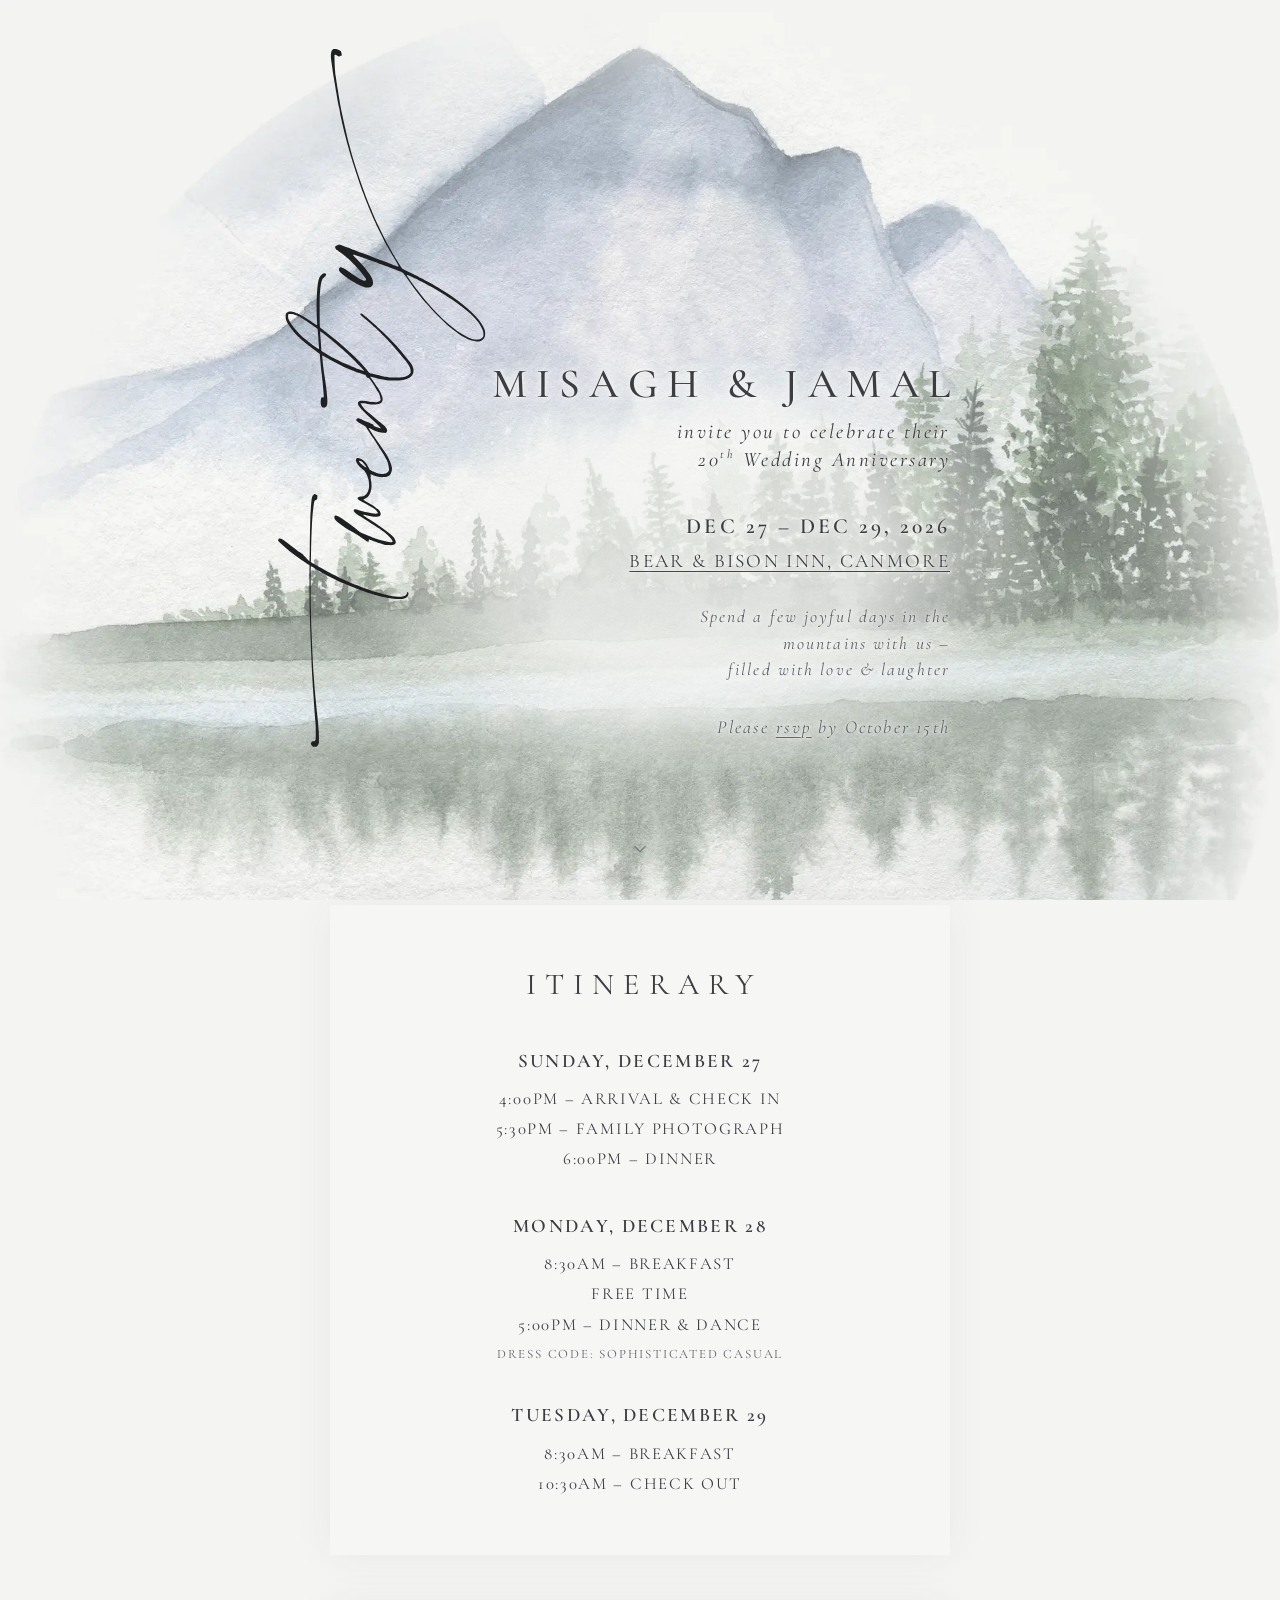
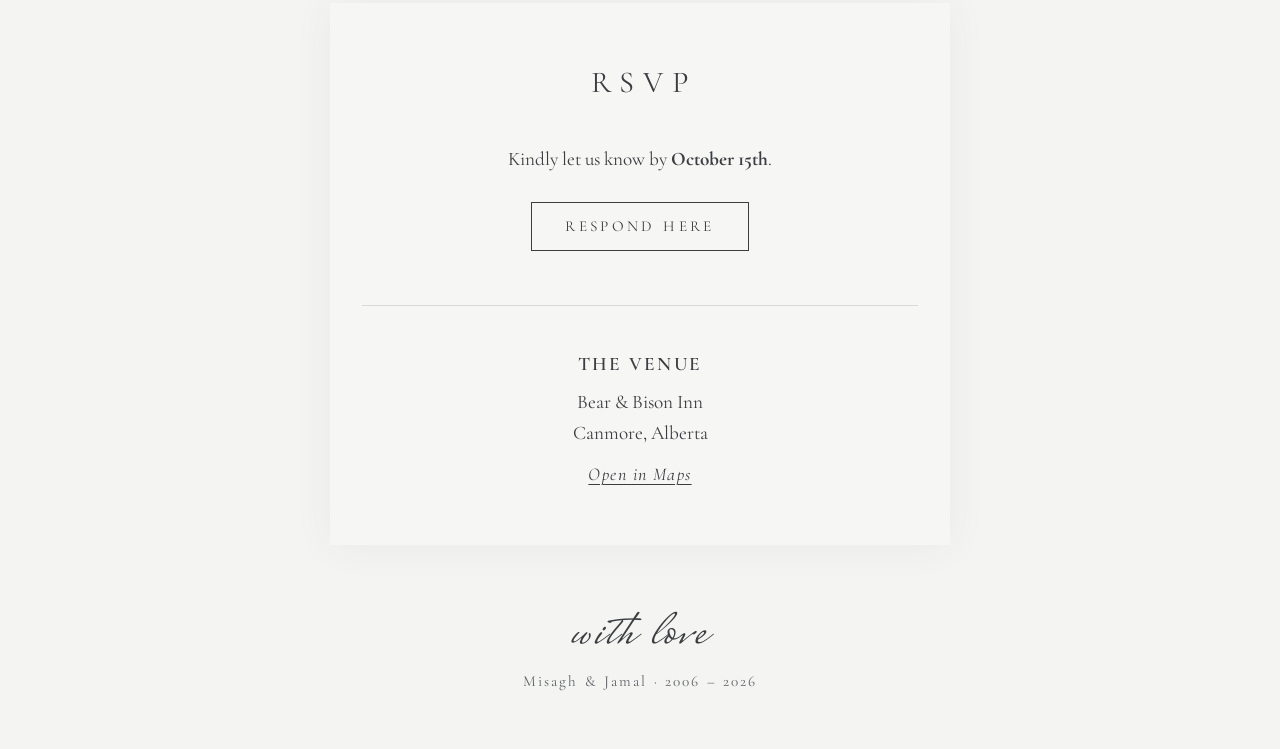
==== family/index.html @ e3a78549 "Split into a public Dec 28 evening invite and a /family page The main page is now an invite to just " ====
<!doctype html>
<html lang="en">
<head>
  <meta charset="utf-8">
  <meta name="viewport" content="width=device-width, initial-scale=1">
  <title>Misagh &amp; Jamal · Twenty Years</title>
  <meta name="description" content="Misagh &amp; Jamal invite you to celebrate their 20th Wedding Anniversary, December 27–29, 2026 at the Bear &amp; Bison Inn, Canmore.">
  <meta property="og:title" content="Misagh &amp; Jamal · Twenty Years">
  <meta property="og:description" content="Join us for a few joyful days in the mountains. Dec 27–29, 2026 · Bear &amp; Bison Inn, Canmore.">
  <meta property="og:url" content="https://jamalandmisagh.com/family/">
  <meta property="og:type" content="website">
  <meta property="og:site_name" content="Misagh &amp; Jamal">
  <meta property="og:image" content="https://jamalandmisagh.com/images/og-preview.jpg">
  <meta property="og:image:type" content="image/jpeg">
  <meta property="og:image:width" content="1200">
  <meta property="og:image:height" content="630">
  <meta property="og:image:alt" content="Misagh &amp; Jamal · 20th Wedding Anniversary · December 27–29, 2026 · Canmore, over a watercolor mountain landscape">
  <meta name="twitter:card" content="summary_large_image">
  <meta name="robots" content="noindex">
  <meta name="theme-color" content="#eef0f3">
  <link rel="icon" href="../favicon.svg" type="image/svg+xml">
  <link rel="preconnect" href="https://fonts.googleapis.com">
  <link rel="preconnect" href="https://fonts.gstatic.com" crossorigin>
  <link href="https://fonts.googleapis.com/css2?family=Cormorant+Garamond:ital,wght@0,400;0,500;0,600;1,400&family=Mrs+Saint+Delafield&display=swap" rel="stylesheet">
  <link rel="stylesheet" href="../style.css">
</head>
<body>

  <!-- Watercolor landscape from the invitation, fixed behind everything -->
  <div class="scene" aria-hidden="true"></div>

  <main>
    <!-- Invitation -->
    <section class="card invite" aria-labelledby="names">
      <div class="content">
        <!-- Hand-lettered "twenty", traced from the printed invitation -->
        <img class="twenty-art" src="../images/twenty.svg" alt="" width="378" height="1267">
        <h1 id="names" class="names">Misagh &amp; Jamal</h1>
        <p class="script-line">invite you to celebrate their<br>20<sup>th</sup> Wedding Anniversary</p>

        <p class="dates"><time datetime="2026-12-27">Dec 27</time> – <time datetime="2026-12-29">Dec 29, 2026</time></p>
        <p class="venue"><a href="https://maps.app.goo.gl/fs8TRH7Jm8coK18u9" target="_blank" rel="noopener">Bear &amp; Bison Inn, Canmore</a></p>

        <p class="blurb">Spend a few joyful days in the<br>mountains with us –<br>filled with love &amp; laughter</p>

        <p class="rsvp-note">Please <a href="#rsvp">rsvp</a> by October 15th</p>
      </div>
      <a class="scroll-cue" href="#itinerary" aria-label="See the itinerary">
        <svg viewBox="0 0 24 24" width="22" height="22" aria-hidden="true"><path d="M6 9l6 6 6-6" fill="none" stroke="currentColor" stroke-width="1.5"/></svg>
      </a>
    </section>

    <!-- Itinerary -->
    <section id="itinerary" class="card itinerary" aria-labelledby="itinerary-title">
      <h2 id="itinerary-title">Itinerary</h2>

      <div class="day">
        <h3>Sunday, December 27</h3>
        <ul>
          <li><span class="time">4:00pm</span> Arrival &amp; Check In</li>
          <li><span class="time">5:30pm</span> Family Photograph</li>
          <li><span class="time">6:00pm</span> Dinner</li>
        </ul>
      </div>

      <div class="day">
        <h3>Monday, December 28</h3>
        <ul>
          <li><span class="time">8:30am</span> Breakfast</li>
          <li>Free Time</li>
          <li><span class="time">5:00pm</span> Dinner &amp; Dance</li>
        </ul>
        <p class="dress">Dress code: Sophisticated Casual</p>
      </div>

      <div class="day">
        <h3>Tuesday, December 29</h3>
        <ul>
          <li><span class="time">8:30am</span> Breakfast</li>
          <li><span class="time">10:30am</span> Check Out</li>
        </ul>
      </div>
    </section>

    <!-- RSVP -->
    <section id="rsvp" class="card rsvp" aria-labelledby="rsvp-title">
      <h2 id="rsvp-title">RSVP</h2>
      <p>Kindly let us know by <strong>October 15th</strong>.</p>
      <a class="button" href="https://docs.google.com/forms/d/1eIwZ_5s504SLqRDgcukX5-Bvd0kJkQKY3XVQ4owKWN0/viewform" target="_blank" rel="noopener">Respond here</a>

      <div class="venue-block">
        <h3>The Venue</h3>
        <p>Bear &amp; Bison Inn<br>Canmore, Alberta</p>
        <a class="text-link" href="https://maps.app.goo.gl/fs8TRH7Jm8coK18u9" target="_blank" rel="noopener">Open in Maps</a>
      </div>
    </section>
  </main>

  <footer>
    <p class="twenty small" aria-hidden="true">with love</p>
    <p>Misagh &amp; Jamal · 2006 – 2026</p>
  </footer>

</body>
</html>
---- style.css ----
:root {
  --ink: #3b3d40;
  --ink-soft: #5d6166;
  --paper: #f4f4f2;
  --sage: #7f9384;
  --slate: #8e96ab;
  --card: rgba(247, 247, 245, 0.72);
  --serif: "Cormorant Garamond", Georgia, "Times New Roman", serif;
  --script: "Mrs Saint Delafield", "Snell Roundhand", cursive;
}

* { box-sizing: border-box; }

html { scroll-behavior: smooth; }

body {
  margin: 0;
  background: var(--paper);
  color: var(--ink);
  font-family: var(--serif);
  font-size: 1.125rem;
  line-height: 1.6;
  -webkit-font-smoothing: antialiased;
  /* The mist behind the invite spills past the right edge on phones; without
     this the page gets wider than the screen and can be zoomed out off-center */
  overflow-x: hidden;
  overflow-x: clip;
}

.scene {
  position: fixed;
  inset: 0;
  width: 100%;
  height: 100%;
  z-index: -1;
  background: var(--paper) url("images/bg.jpg") center top / cover no-repeat;
  background-image: image-set(url("images/bg.webp") type("image/webp"), url("images/bg.jpg") type("image/jpeg"));
}

main {
  width: min(100% - 32px, 620px);
  margin: 0 auto;
}

a { color: inherit; }

.card {
  position: relative;
  text-align: center;
}

/* ---------- Invitation ---------- */

.invite {
  min-height: 100vh;
  min-height: 100svh;
  display: flex;
  align-items: flex-end;
  justify-content: flex-end;
  padding: 40vh 0 18vh;
}

.invite {
  /* Height of the "twenty" lettering; its width follows the SVG's aspect ratio */
  --tw-h: clamp(420px, 78vh, 700px);
  --tw-w: calc(var(--tw-h) * 378 / 1267);
  --tw-gutter: calc(var(--tw-w) * 0.66 + 12px);
}

.invite .content {
  position: relative;
  text-align: right;
  padding-left: var(--tw-gutter);
  text-shadow: 0 0 2px var(--paper), 0 0 6px var(--paper), 0 0 14px var(--paper);
}

/* Darker than the other italics: this line sits right over the darkest trees */
.invite .script-line { color: var(--ink); }

/* Soft mist behind the text so it stays legible over the trees */
.invite .content::before {
  content: "";
  position: absolute;
  inset: -12% 0;
  /* Extend past the text on the right, but never past the edge of the screen */
  right: calc(-1 * min(18%, max(16px, 50vw - 326px)));
  z-index: -1;
  background: radial-gradient(closest-side, rgba(244, 244, 242, 0.76) 50%, rgba(244, 244, 242, 0));
  pointer-events: none;
}

.twenty {
  font-family: var(--script);
  font-weight: 400;
  color: #1f2022;
  margin: 0;
  line-height: 1;
}

/* Sits just left of the text so the "y" loop clears the names */
.invite .twenty-art {
  position: absolute;
  left: calc(var(--tw-gutter) - var(--tw-w) - 6px);
  bottom: -0.3em;
  height: var(--tw-h);
  width: auto;
  pointer-events: none;
}

.names {
  font-weight: 500;
  font-size: clamp(1.9rem, 5vw, 2.6rem);
  letter-spacing: 0.22em;
  text-transform: uppercase;
  margin: 0 -0.22em 0.2em 0; /* offset trailing letter-spacing */
  line-height: 1.2;
}

.script-line,
.blurb,
.rsvp-note {
  font-style: italic;
  letter-spacing: 0.12em;
  color: var(--ink-soft);
  margin: 0;
}

.script-line { font-size: 1.3rem; line-height: 1.35; }
.script-line sup { font-size: 0.6em; }

.dates {
  margin: 1.6em 0 0.1em;
  font-weight: 600;
  font-size: 1.35rem;
  letter-spacing: 0.14em;
  text-transform: uppercase;
}

.venue {
  margin: 0;
  font-size: 1.2rem;
  letter-spacing: 0.12em;
  text-transform: uppercase;
}

.venue a,
.rsvp-note a,
.text-link {
  text-decoration-thickness: 1px;
  text-underline-offset: 0.2em;
  transition: color 0.2s;
}

.venue a:hover,
.rsvp-note a:hover,
.text-link:hover { color: var(--sage); }

.blurb { margin-top: 1.6em; font-size: 1.1rem; line-height: 1.5; }

.rsvp-note { margin-top: 1.6em; font-size: 1.15rem; }

.scroll-cue {
  position: absolute;
  bottom: 4vh;
  left: 50%;
  translate: -50% 0;
  color: var(--ink-soft);
  opacity: 0.7;
  animation: bob 2.4s ease-in-out infinite;
}

@keyframes bob {
  50% { transform: translateY(6px); }
}

/* ---------- Itinerary & RSVP ---------- */

.itinerary,
.rsvp {
  background: var(--card);
  backdrop-filter: blur(6px);
  -webkit-backdrop-filter: blur(6px);
  border-radius: 2px;
  padding: 56px 32px;
  margin-bottom: 48px;
  box-shadow: 0 1px 40px rgba(60, 70, 80, 0.06);
}

h2 {
  font-weight: 400;
  font-size: 1.9rem;
  letter-spacing: 0.3em;
  text-transform: uppercase;
  margin: 0 -0.3em 1.2em 0;
}

h3 {
  font-weight: 600;
  font-size: 1.2rem;
  letter-spacing: 0.12em;
  text-transform: uppercase;
  margin: 0 0 0.4em;
}

.day + .day { margin-top: 2em; }

.day ul {
  list-style: none;
  margin: 0;
  padding: 0;
  text-transform: uppercase;
  letter-spacing: 0.1em;
  font-size: 1.05rem;
}

.day li { line-height: 1.8; }

.time::after { content: " – "; }

.dress {
  margin: 0.3em 0 0;
  font-size: 0.8rem;
  letter-spacing: 0.14em;
  text-transform: uppercase;
  color: var(--ink-soft);
}

.rsvp p { margin: 0 0 1.4em; font-size: 1.2rem; }

.button {
  display: inline-block;
  padding: 0.75em 2.2em;
  border: 1px solid var(--ink);
  text-decoration: none;
  text-transform: uppercase;
  letter-spacing: 0.22em;
  font-size: 0.95rem;
  transition: background 0.25s, color 0.25s;
}

.button:hover,
.button:focus-visible {
  background: var(--ink);
  color: var(--paper);
}

.venue-block {
  margin-top: 3em;
  padding-top: 2.4em;
  border-top: 1px solid rgba(59, 61, 64, 0.15);
}

.venue-block p { margin-bottom: 0.6em; }
.venue-block .dress { font-size: 0.8rem; margin-bottom: 1.2em; }

.text-link {
  font-style: italic;
  letter-spacing: 0.08em;
}

/* ---------- Footer ---------- */

footer {
  text-align: center;
  padding: 16px 16px 56px;
  font-size: 0.95rem;
  letter-spacing: 0.14em;
  color: var(--ink-soft);
}

footer p { margin: 0; }
footer .twenty.small { font-size: 3.4rem; color: var(--ink); margin-bottom: 0.1em; }

/* ---------- Small screens ---------- */

@media (max-width: 560px) {
  .invite { padding-top: 34vh; }
  /* Tall enough that the "y" loop rises above the names, so the lettering can tuck in beside the text */
  .invite { --tw-h: clamp(540px, 70vh, 620px); --tw-gutter: 100px; }
  /* On phones the right-aligned line ends sit over the dark trees at the screen edge,
     so center the mist further right; the screen edge hides where it's cut off */
  .invite .content::before {
    background: radial-gradient(ellipse 72% 56% at 68% 50%, rgba(244, 244, 242, 0.8) 55%, rgba(244, 244, 242, 0));
  }
  .invite .twenty-art { left: calc(var(--tw-gutter) - var(--tw-w) * 0.64 - 4px); }
  .names { font-size: 1.5rem; letter-spacing: 0.12em; margin-right: -0.12em; white-space: nowrap; }
  .script-line { font-size: 1.1rem; letter-spacing: 0.08em; }
  .dates { font-size: 1.1rem; letter-spacing: 0.1em; }
  .venue { font-size: 0.95rem; letter-spacing: 0.06em; }
  .blurb, .rsvp-note { font-size: 1rem; letter-spacing: 0.08em; }
  .itinerary, .rsvp { padding: 44px 20px; }
  h2 { font-size: 1.6rem; letter-spacing: 0.22em; margin-right: -0.22em; }
  .day ul { font-size: 0.95rem; }
}

@media (max-width: 380px) {
  .invite { --tw-gutter: 84px; }
}

@media (prefers-reduced-motion: reduce) {
  html { scroll-behavior: auto; }
  .scroll-cue { animation: none; }
}
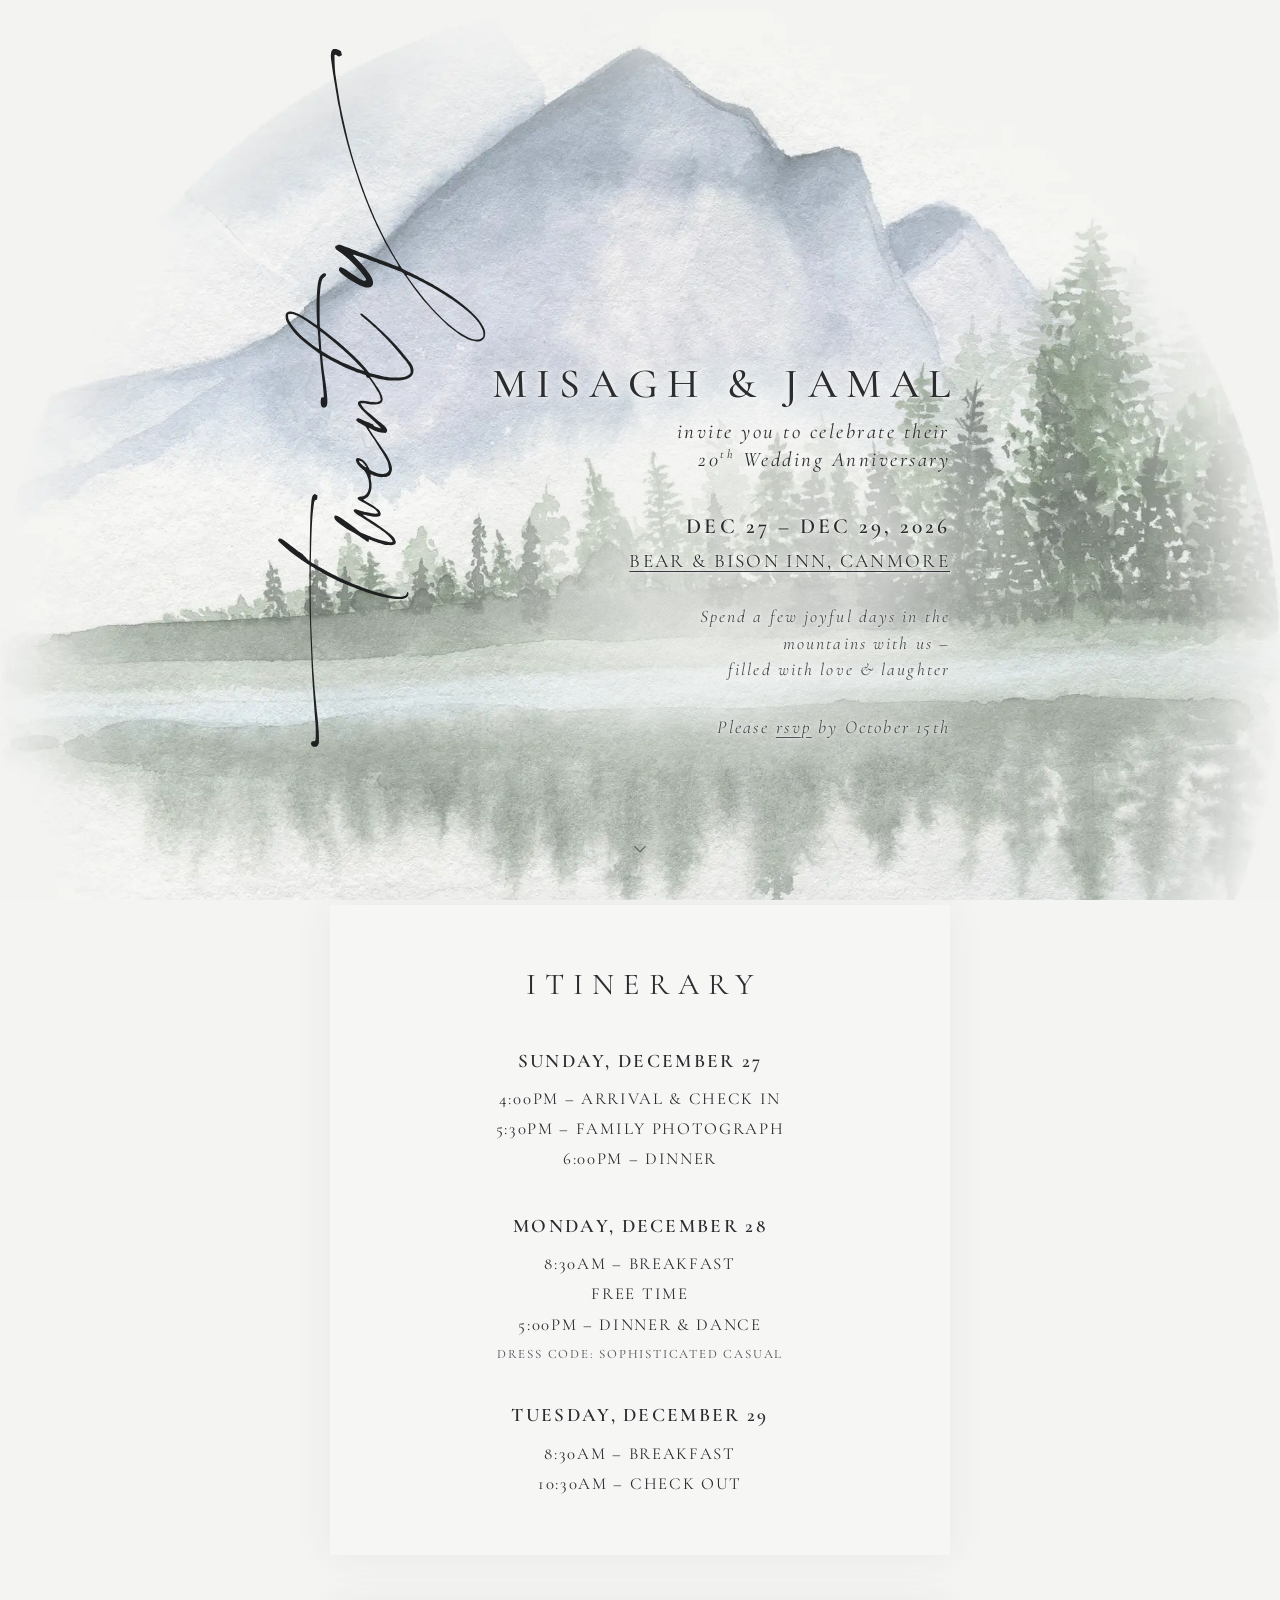
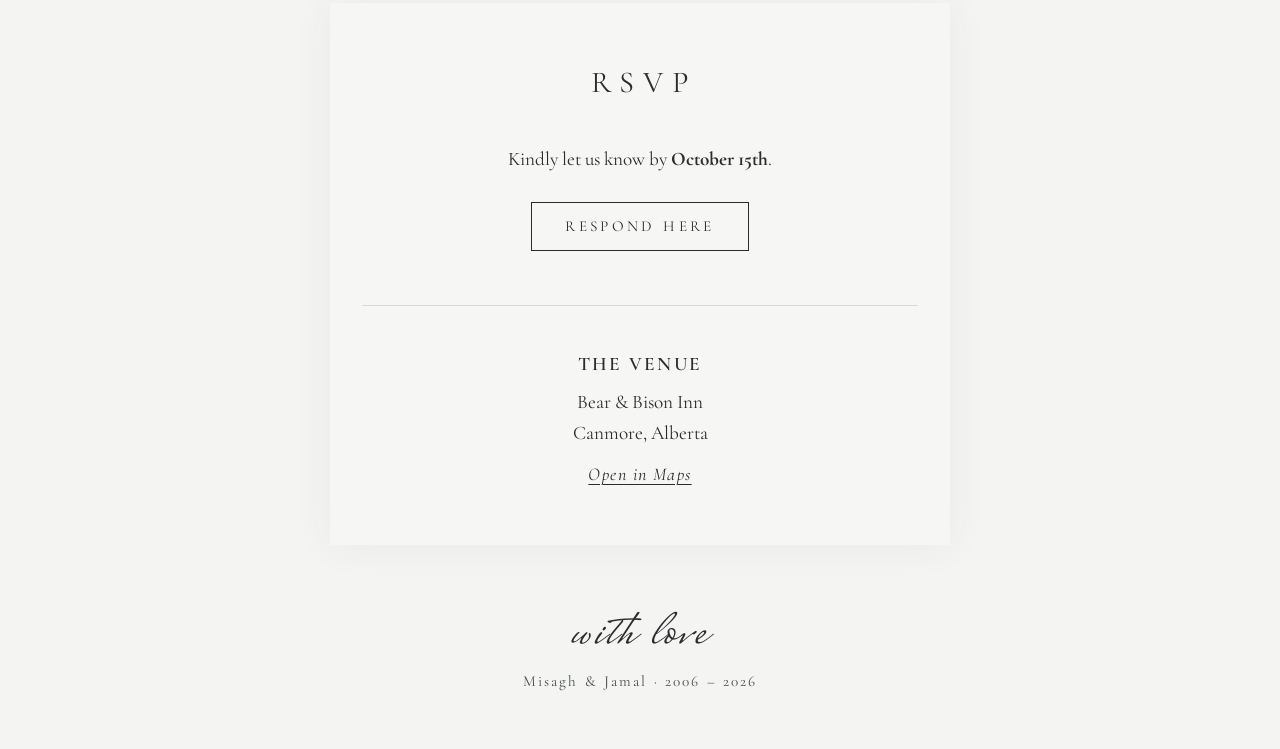
==== commit 4e1549b2: "Version the stylesheet link so phones pick up CSS changes right away GitHub Pages lets browsers cach" ====
--- a/family/index.html
+++ b/family/index.html
@@ -22,7 +22,7 @@
   <link rel="preconnect" href="https://fonts.googleapis.com">
   <link rel="preconnect" href="https://fonts.gstatic.com" crossorigin>
   <link href="https://fonts.googleapis.com/css2?family=Cormorant+Garamond:ital,wght@0,400;0,500;0,600;1,400&family=Mrs+Saint+Delafield&display=swap" rel="stylesheet">
-  <link rel="stylesheet" href="../style.css">
+  <link rel="stylesheet" href="../style.css?v=3">
 </head>
 <body>
 
--- a/style.css
+++ b/style.css
@@ -1,6 +1,6 @@
 :root {
-  --ink: #3b3d40;
-  --ink-soft: #5d6166;
+  --ink: #2a2c2f;
+  --ink-soft: #464a4f;
   --paper: #f4f4f2;
   --sage: #7f9384;
   --slate: #8e96ab;
@@ -82,10 +82,12 @@
   content: "";
   position: absolute;
   inset: -12% 0;
+  /* Start near the text, not at the far left where the "twenty" lettering sits */
+  left: calc(var(--tw-gutter) - 40px);
   /* Extend past the text on the right, but never past the edge of the screen */
   right: calc(-1 * min(18%, max(16px, 50vw - 326px)));
   z-index: -1;
-  background: radial-gradient(closest-side, rgba(244, 244, 242, 0.76) 50%, rgba(244, 244, 242, 0));
+  background: radial-gradient(closest-side, rgba(244, 244, 242, 0.62) 45%, rgba(244, 244, 242, 0));
   pointer-events: none;
 }
 
@@ -280,21 +282,25 @@
   /* On phones the right-aligned line ends sit over the dark trees at the screen edge,
      so center the mist further right; the screen edge hides where it's cut off */
   .invite .content::before {
-    background: radial-gradient(ellipse 72% 56% at 68% 50%, rgba(244, 244, 242, 0.8) 55%, rgba(244, 244, 242, 0));
+    background: radial-gradient(ellipse 72% 56% at 68% 50%, rgba(244, 244, 242, 0.62) 45%, rgba(244, 244, 242, 0));
   }
-  .invite .twenty-art { left: calc(var(--tw-gutter) - var(--tw-w) * 0.64 - 4px); }
-  .names { font-size: 1.5rem; letter-spacing: 0.12em; margin-right: -0.12em; white-space: nowrap; }
-  .script-line { font-size: 1.1rem; letter-spacing: 0.08em; }
-  .dates { font-size: 1.1rem; letter-spacing: 0.1em; }
-  .venue { font-size: 0.95rem; letter-spacing: 0.06em; }
-  .blurb, .rsvp-note { font-size: 1rem; letter-spacing: 0.08em; }
+  /* Pull the text in from the right edge so it has room to breathe; the lettering
+     is positioned from the text, so it moves left with it (plus a little extra) */
+  .invite .content { padding-right: 20px; }
+  .invite .twenty-art { left: calc(var(--tw-gutter) - var(--tw-w) * 0.64 - 8px); }
+  /* Invite text scales down on narrower phones so the lettering and the text both fit */
+  .names { font-size: min(1.5rem, 6vw); letter-spacing: 0.12em; margin-right: -0.12em; white-space: nowrap; }
+  .script-line { font-size: min(1.1rem, 4.4vw); letter-spacing: 0.08em; }
+  .dates { font-size: min(1.1rem, 4.4vw); letter-spacing: 0.1em; }
+  .venue { font-size: min(0.95rem, 3.8vw); letter-spacing: 0.06em; }
+  .blurb, .rsvp-note { font-size: min(1rem, 4vw); letter-spacing: 0.08em; }
   .itinerary, .rsvp { padding: 44px 20px; }
   h2 { font-size: 1.6rem; letter-spacing: 0.22em; margin-right: -0.22em; }
   .day ul { font-size: 0.95rem; }
 }
 
 @media (max-width: 380px) {
-  .invite { --tw-gutter: 84px; }
+  .invite { --tw-gutter: 66px; }
 }
 
 @media (prefers-reduced-motion: reduce) {
